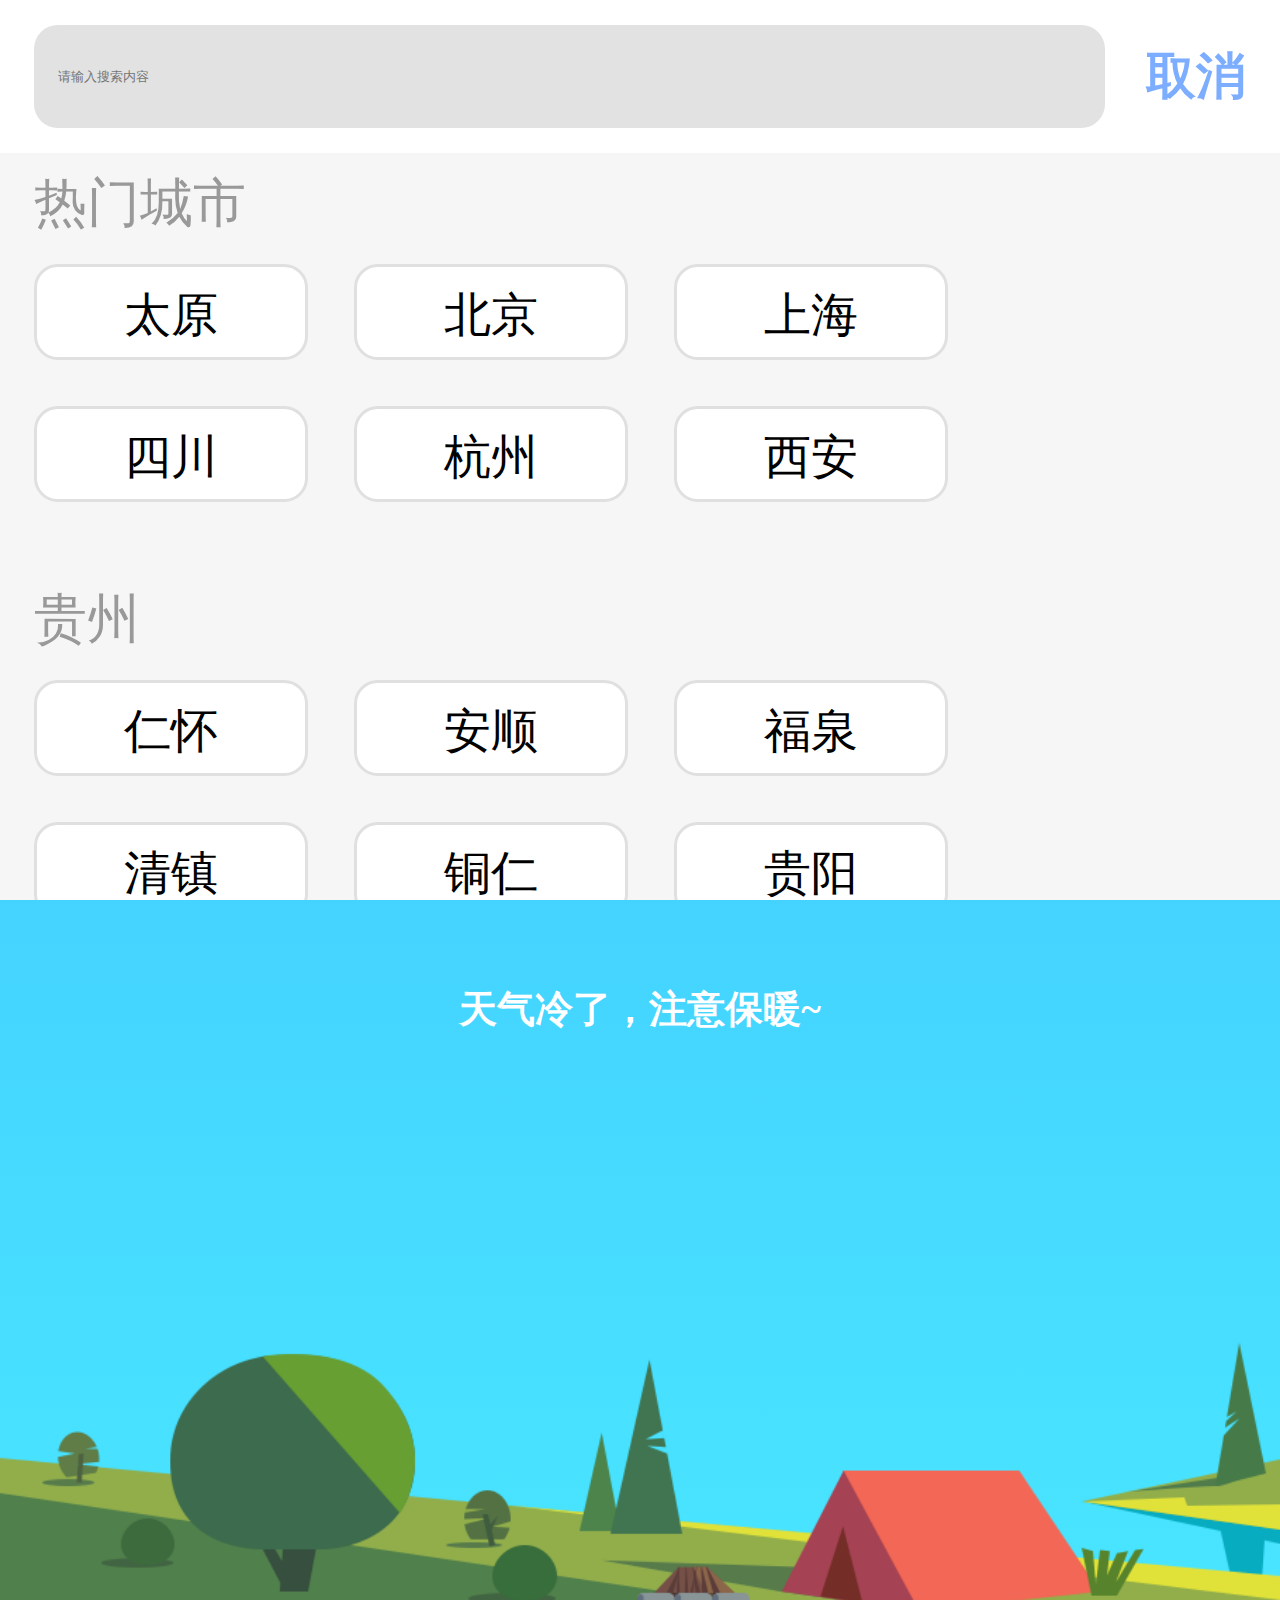
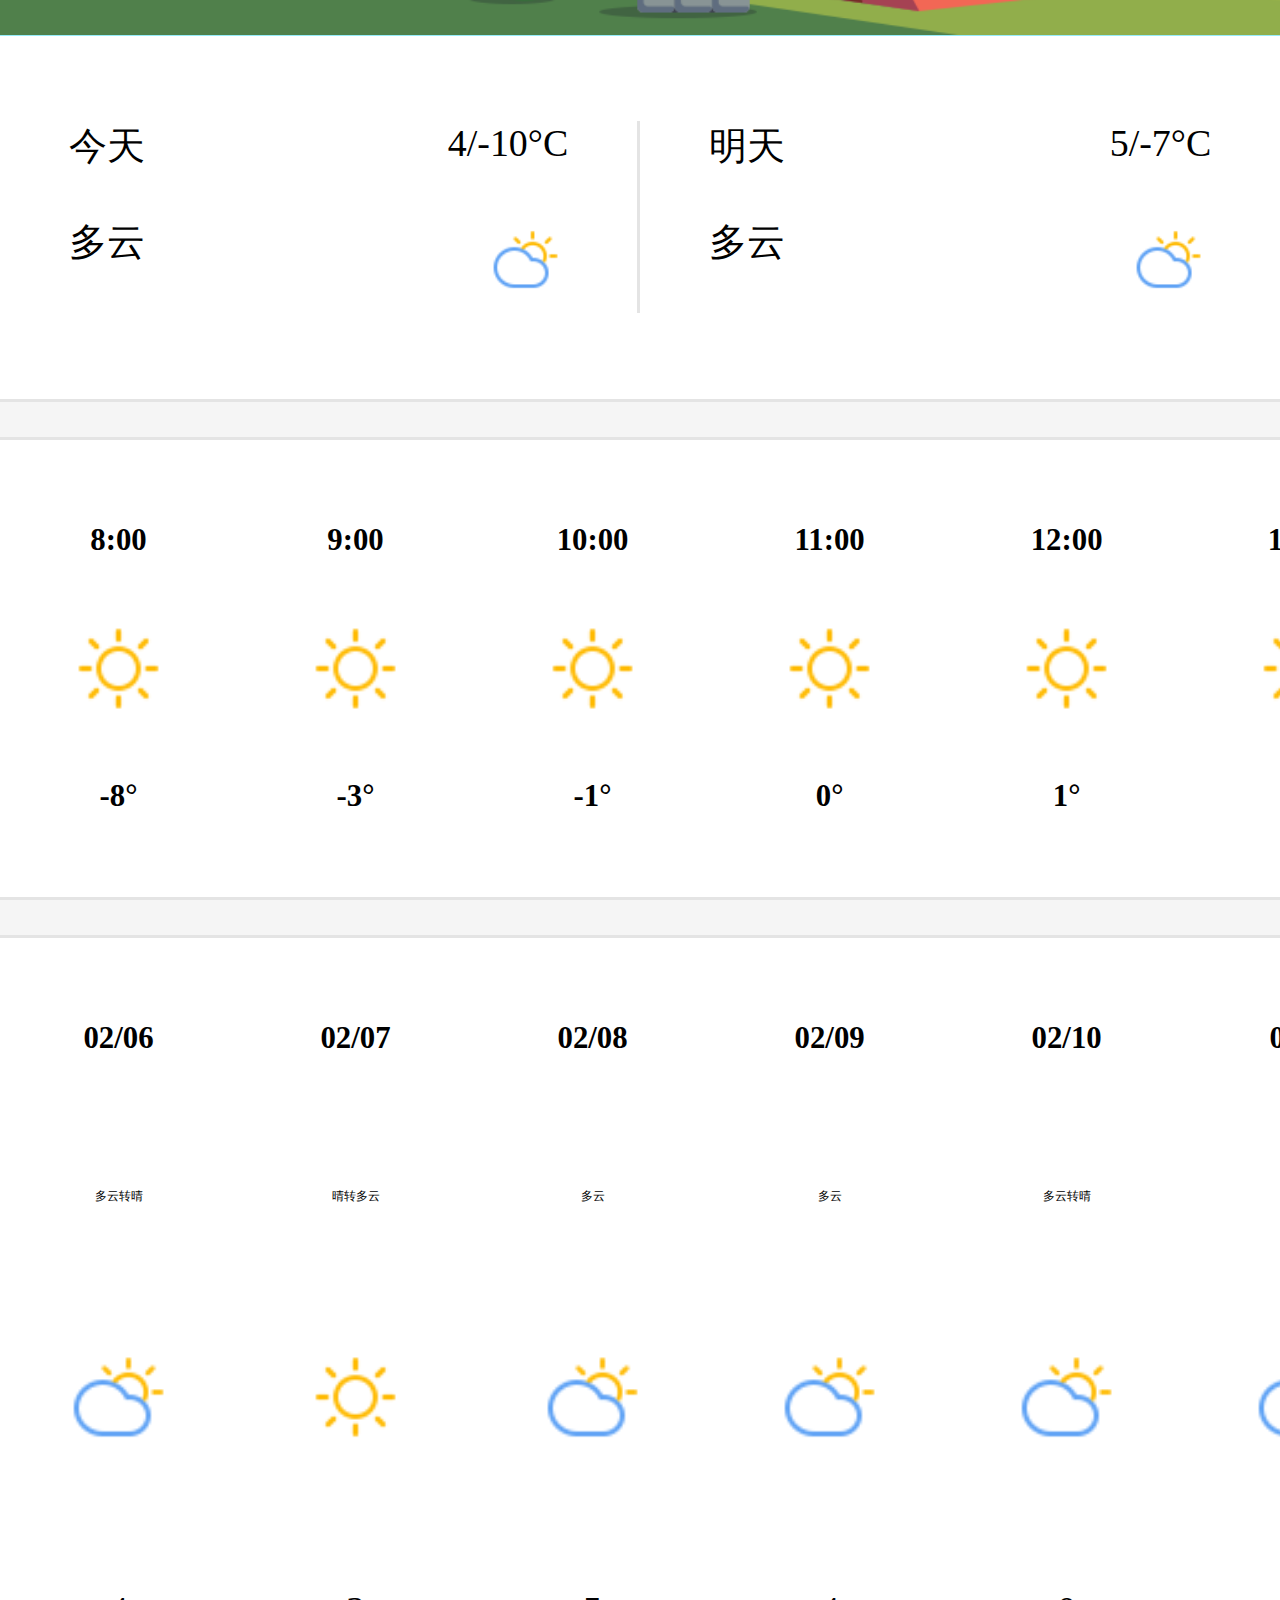
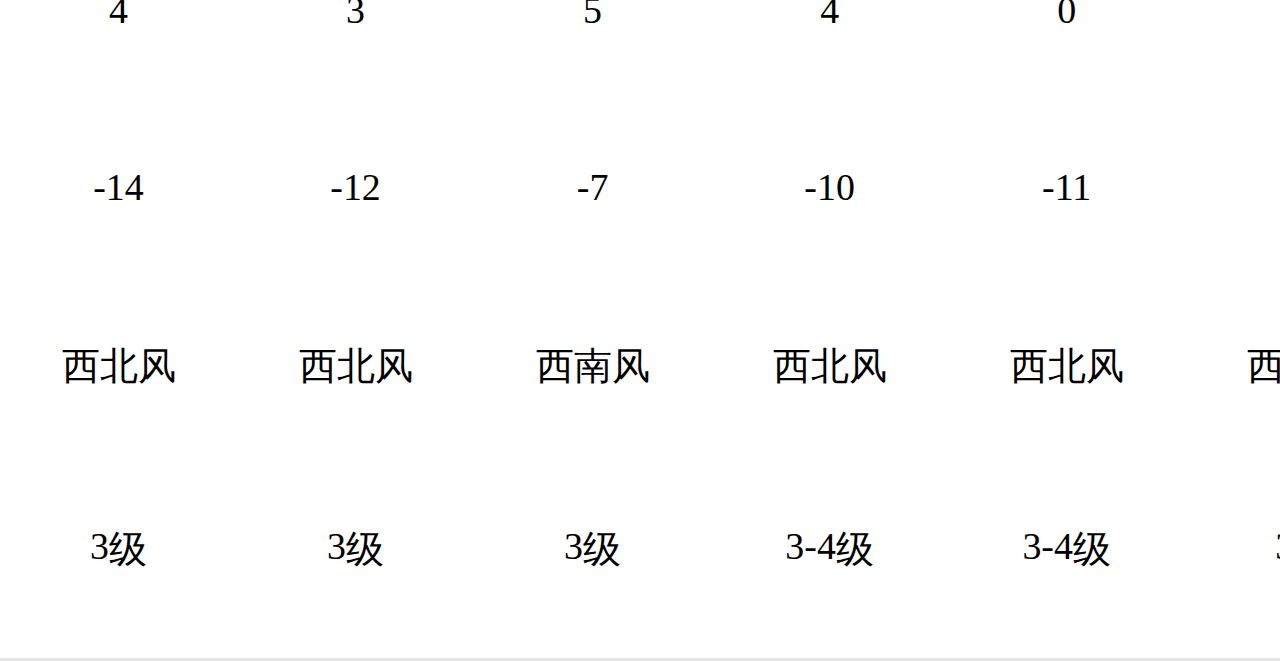
==== index.html @ 954e1ace "1" ====
<!DOCTYPE html>
<html lang="en">
<head>
	<meta charset="UTF-8">
	<title>天气APP</title>
	<meta name="viewport" content="width=device-width, user-scalable=no,initial-scale=1.0, maximum-scale=1.0, minimum-scale=1.0">
	<link rel="stylesheet" href="css/public.css">
	<link rel="stylesheet" href="css/index.css">
	<script src="js/rem.js"></script>
	<link rel="icon" href="img/logo.ico" type="image/x-icon">
</head>
<body>
	<!-- 当前信息 -->
	<section id="now">
		<!-- 当前城市 -->
		<h1 class="now_city">
			<span class="address_icon">&#xe63c;</span>
			<span class="now_city_name">太原</span>
		</h1>

		<!-- 当前空气质量 -->
		<div class="now_air">
			<h1>空气</h1>
			<h2>良</h2>
		</div>

		<!-- 当前温度 -->
		<h2 class="now_temp">
			<span>-3</span>°
		</h2>

		<!-- 当前天气 -->
		<h2 class="now_weather">
			<span>晴</span>
		</h2>

		<!-- 当前风向以及风级 -->
		<div class="now_wind_box">
			<span class="now_wind">北风</span>
			<span class="now_wind_level">3</span>级
		</div>

		<!-- 温馨提示 -->
		<h2 class="reminder">
			<p>天气冷了，注意保暖~</p>
		</h2>
	</section>

	<!-- 未来两天的信息 -->
	<section id="future">
		<div class="future_box today">
			<div class="future_top">
				<span class="future_date">今天</span>
				<p><span class="today_hightemp">4</span>/<span class="today_lowtemp">-10</span>°C</p>
			</div>
			<div class="future_top">
				<span class="today_weather">多云</span>
				<div class="today_img">
					<img src="img/1.png" alt="">
				</div>
			</div>
		</div>
		<div class="future_box tomorrow">
			<div class="future_top">
				<span class="future_date">明天</span>
				<p><span class="tomorrow_hightemp">5</span>/<span class="tomorrow_lowtemp">-7</span>°C</p>
			</div>
			<div class="future_top">
				<span class="tomorrow_weather">多云</span>
				<div class="tomorrow_img">
					<img src="img/1.png" alt="">
				</div>
			</div>
		</div>
	</section>

	<!-- 未来24小时的信息 -->
	<ul id="hours">
		<li>
			<h1 class="hours_time">8:00</h1>
			<div class="hours_img">
				<img src="img/0.png" alt="">
			</div>
			<h2 class="hours_temp"><span>-8</span>°</h2>
		</li>

		<li>
			<h1 class="hours_time">9:00</h1>
			<div class="hours_img">
				<img src="img/0.png" alt="">
			</div>
			<h2 class="hours_temp"><span>-3</span>°</h2>
		</li>

		<li>
			<h1 class="hours_time">10:00</h1>
			<div class="hours_img">
				<img src="img/0.png" alt="">
			</div>
			<h2 class="hours_temp"><span>-1</span>°</h2>
		</li>

		<li>
			<h1 class="hours_time">11:00</h1>
			<div class="hours_img">
				<img src="img/0.png" alt="">
			</div>
			<h2 class="hours_temp"><span>0</span>°</h2>
		</li>

		<li>
			<h1 class="hours_time">12:00</h1>
			<div class="hours_img">
				<img src="img/0.png" alt="">
			</div>
			<h2 class="hours_temp"><span>1</span>°</h2>
		</li>

		<li>
			<h1 class="hours_time">13:00</h1>
			<div class="hours_img">
				<img src="img/0.png" alt="">
			</div>
			<h2 class="hours_temp"><span>2</span>°</h2>
		</li>

		<li>
			<h1 class="hours_time">14:00</h1>
			<div class="hours_img">
				<img src="img/0.png" alt="">
			</div>
			<h2 class="hours_temp"><span>3</span>°</h2>
		</li>

		<li>
			<h1 class="hours_time">15:00</h1>
			<div class="hours_img">
				<img src="img/0.png" alt="">
			</div>
			<h2 class="hours_temp"><span>4</span>°</h2>
		</li>
	</ul>

	<!-- 未来几天天气 -->
	<ul id="n_days">
		<li>
			<h1 class="n_days_time"><span>02</span>/<span>06</span></h1>
			<span>多云转晴</span>
			<div class="n_days_img">
				<img src="img/1.png" alt="">
			</div>
			<div class="n_days_tp">
				<span>4</span>					
			</div>	
			<div class="n_days_tp1">
				<span>-14</span>					
			</div>
			<div class="n_days_wind">
				<span >西北风</span>
			</div>
			<div class="n_days_wind_level">
				<span >3</span>级
			</div>			
		</li>

		<li>
			<h1 class="n_days_time"><span>02</span>/<span>07</span></h1>
			<span>晴转多云</span>
			<div class="n_days_img">
				<img src="img/0.png" alt="">
			</div>
			<div class="n_days_tp">
				<span>3</span>					
			</div>	
			<div class="n_days_tp1">
				<span>-12</span>					
			</div>
			<div class="n_days_wind">
				<span >西北风</span>
			</div>
			<div class="n_days_wind_level">
				<span >3</span>级
			</div>			
		</li>

		<li>
			<h1 class="n_days_time"><span>02</span>/<span>08</span></h1>
			<span>多云</span>
			<div class="n_days_img">
				<img src="img/1.png" alt="">
			</div>
			<div class="n_days_tp">
				<span>5</span>					
			</div>	
			<div class="n_days_tp1">
				<span>-7</span>					
			</div>
			<div class="n_days_wind">
				<span >西南风</span>
			</div>
			<div class="n_days_wind_level">
				<span >3</span>级
			</div>			
		</li>

		<li>
			<h1 class="n_days_time"><span>02</span>/<span>09</span></h1>
			<span>多云</span>
			<div class="n_days_img">
				<img src="img/1.png" alt="">
			</div>
			<div class="n_days_tp">
				<span>4</span>					
			</div>	
			<div class="n_days_tp1">
				<span>-10</span>					
			</div>
			<div class="n_days_wind">
				<span >西北风</span>
			</div>
			<div class="n_days_wind_level">
				<span >3-4</span>级
			</div>			
		</li>

		<li>
			<h1 class="n_days_time"><span>02</span>/<span>10</span></h1>
			<span>多云转晴</span>
			<div class="n_days_img">
				<img src="img/1.png" alt="">
			</div>
			<div class="n_days_tp">
				<span>0</span>					
			</div>	
			<div class="n_days_tp1">
				<span>-11</span>					
			</div>
			<div class="n_days_wind">
				<span >西北风</span>
			</div>
			<div class="n_days_wind_level">
				<span >3-4</span>级
			</div>			
		</li>

		<li>
			<h1 class="n_days_time"><span>02</span>/<span>11</span></h1>
			<span>多云转晴</span>
			<div class="n_days_img">
				<img src="img/1.png" alt="">
			</div>
			<div class="n_days_tp">
				<span>1</span>					
			</div>	
			<div class="n_days_tp1">
				<span>-9</span>					
			</div>
			<div class="n_days_wind">
				<span >西北风</span>
			</div>
			<div class="n_days_wind_level">
				<span >3</span>级
			</div>			
		</li>

		<li>
			<h1 class="n_days_time"><span>02</span>/<span>12</span></h1>
			<span>多云转晴</span>
			<div class="n_days_img">
				<img src="img/1.png" alt="">
			</div>
			<div class="n_days_tp">
				<span>2</span>					
			</div>	
			<div class="n_days_tp1">
				<span>-8</span>					
			</div>
			<div class="n_days_wind">
				<span >西北风</span>
			</div>
			<div class="n_days_wind_level">
				<span >3</span>级
			</div>			
		</li>
	</ul>

	<!-- 地址开始 -->
	<main id="cities">
		<header>
			<input type="text" class="search" placeholder="请输入搜索内容">
			<h2 class="btn">取消</h2>
		</header>

		<ul class="cities_rm">
			<li class="rmcs">热门城市</li>
			<li class="rmcs_box">
				<div class="rmcs_box1">太原</div>
				<div class="rmcs_box1 rmcs_box2">北京</div>
				<div class="rmcs_box1 rmcs_box2">上海</div>
				<div class="rmcs_box1 rmcs_box3">四川</div>
				<div class="rmcs_box1 rmcs_box2 rmcs_box3">杭州</div>
				<div class="rmcs_box1 rmcs_box2 rmcs_box3">西安</div>
			</li>
		</ul>

		<ul class="cities_rm cities_rm1">
			<li class="rmcs">贵州</li>
			<li class="rmcs_box">
				<div class="rmcs_box1">仁怀</div>
				<div class="rmcs_box1 rmcs_box2">安顺</div>
				<div class="rmcs_box1 rmcs_box2">福泉</div>

				<div class="rmcs_box1 rmcs_box3">清镇</div>
				<div class="rmcs_box1 rmcs_box2 rmcs_box3">铜仁</div>
				<div class="rmcs_box1 rmcs_box2 rmcs_box3">贵阳</div>

				<div class="rmcs_box1 rmcs_box3">凯里</div>
				<div class="rmcs_box1 rmcs_box2 rmcs_box3">遵义</div>
				<div class="rmcs_box1 rmcs_box2 rmcs_box3">都匀</div>

				<div class="rmcs_box1 rmcs_box3">兴义</div>
				<div class="rmcs_box1 rmcs_box2 rmcs_box3">赤水</div>
				<div class="rmcs_box1 rmcs_box2 rmcs_box3">六盘水</div>

				<div class="rmcs_box1 rmcs_box3">毕节</div>
			</li>
		</ul>

		<ul class="cities_rm cities_rm1">
			<li class="rmcs">河南</li>
			<li class="rmcs_box">
				<div class="rmcs_box1">灵宝</div>
				<div class="rmcs_box1 rmcs_box2">孟州</div>
				<div class="rmcs_box1 rmcs_box2">开封</div>

				<div class="rmcs_box1 rmcs_box3">卫辉</div>
				<div class="rmcs_box1 rmcs_box2 rmcs_box3">汝州</div>
				<div class="rmcs_box1 rmcs_box2 rmcs_box3">驻马店</div>

				<div class="rmcs_box1 rmcs_box3">林州</div>
				<div class="rmcs_box1 rmcs_box2 rmcs_box3">郑州</div>
				<div class="rmcs_box1 rmcs_box2 rmcs_box3">洛阳</div>

				<div class="rmcs_box1 rmcs_box3">邓州</div>
				<div class="rmcs_box1 rmcs_box2 rmcs_box3">许昌</div>
				<div class="rmcs_box1 rmcs_box2 rmcs_box3">焦作</div>
				
				<div class="rmcs_box1 rmcs_box3">巩义</div>
				<div class="rmcs_box1 rmcs_box2 rmcs_box3">登封</div>
				<div class="rmcs_box1 rmcs_box2 rmcs_box3">禹州</div>
			</li>
		</ul>

		<ul class="cities_rm cities_rm1">
			<li class="rmcs">河南</li>
			<li class="rmcs_box">
				<div class="rmcs_box1">灵宝</div>
				<div class="rmcs_box1 rmcs_box2">孟州</div>
				<div class="rmcs_box1 rmcs_box2">开封</div>

				<div class="rmcs_box1 rmcs_box3">卫辉</div>
				<div class="rmcs_box1 rmcs_box2 rmcs_box3">汝州</div>
				<div class="rmcs_box1 rmcs_box2 rmcs_box3">驻马店</div>

				<div class="rmcs_box1 rmcs_box3">林州</div>
				<div class="rmcs_box1 rmcs_box2 rmcs_box3">郑州</div>
				<div class="rmcs_box1 rmcs_box2 rmcs_box3">洛阳</div>

				<div class="rmcs_box1 rmcs_box3">邓州</div>
				<div class="rmcs_box1 rmcs_box2 rmcs_box3">许昌</div>
				<div class="rmcs_box1 rmcs_box2 rmcs_box3">焦作</div>
				
				<div class="rmcs_box1 rmcs_box3">巩义</div>
				<div class="rmcs_box1 rmcs_box2 rmcs_box3">登封</div>
				<div class="rmcs_box1 rmcs_box2 rmcs_box3">禹州</div>
			</li>
		</ul>
	</main>
	<!-- 地址结束 -->
</body>
</html>
---- css/public.css ----
*{	
	margin: 0;/* BODY里的margin值8px清除 */
	padding: 0;
	text-decoration: none;
	font-style: normal;
	list-style: none;
	-webkit-tap-highlight-color: rgba(0, 0, 0, 0);
	box-sizing: border-box;
}
img{
	width: 100%;
	height: 100%;
	border: 0;
	display: block;
}
---- css/index.css ----
@font-face {
  font-family: 'iconfont';  /* project id 566407 */
  src: url('https://at.alicdn.com/t/font_566407_iid4ccmhpxzp8pvi.eot');
  src: url('https://at.alicdn.com/t/font_566407_iid4ccmhpxzp8pvi.eot?#iefix') format('embedded-opentype'),
  url('https://at.alicdn.com/t/font_566407_iid4ccmhpxzp8pvi.woff') format('woff'),
  url('https://at.alicdn.com/t/font_566407_iid4ccmhpxzp8pvi.ttf') format('truetype'),
  url('https://at.alicdn.com/t/font_566407_iid4ccmhpxzp8pvi.svg#iconfont') format('svg');
}
body{
	font-size: 12px;
	background-color: #F5F5F5;
}
#now{
	width: 100%;
	height: 13.8rem;
	background: url('../img/screen.png'),linear-gradient(#3EBCFF, #49E6FF);
	background-repeat: no-repeat;
	background-size: 100%;
	background-position: bottom center;
}
.now_city{
	font-size: 0.36rem;
	color: #fff;
	text-align: center;
	line-height: 1.57rem;
}
.address_icon{
	font-family: 'iconfont';
	font-size: 0.36rem;
	color: #fff;
	line-height: 1.57rem;
}
.now_air{
	width: 2.1rem;
	height: 1.26rem;
	background-color: #F1AB62;
	margin-left: 0.26rem;
	margin-top: 0.05rem;
	border-radius: 0.25rem;
	padding-top: 0.31rem;
}
.now_air h1, .now_air h2{
	font-size: .36rem;
	color: #fff;
	text-align: center;
}
.now_temp{
	font-size: 0.96rem;
	color: #fff;
	text-align: center;
	margin-top: 0.77rem;
	line-height: 0.96rem;
}
.now_weather{
	font-size: 0.51rem;
	line-height: 0.51rem;
	color: #fff;
	text-align: center;
	margin-top: 0.9rem;
}
.now_wind_box{
	font-size: 0.32rem;
	line-height: 0.32rem;
	color: #fff;
	text-align: center;
	margin-top: 0.54rem;
}
.reminder{
	font-size: 0.32rem;
	line-height: 0.32rem;
	color: #fff;
	margin-top: 1.48rem;
	text-align: center;
}
#future{
	width: 100%;
	height: 3.09rem;
	background-color: #fff;
	border-bottom: .03rem solid #e4e4e4;
	padding: .72rem 0;
}
.future_box{
	width: 50%;
	height: 100%;
	float: left;
	padding: 0 0.58rem;
	font-size: 0.32rem;
}
.today{
	border-right: .03rem solid #e4e4e4;
}
.future_top{
	width: 100%;
	height: 50%;
}
.future_top p{
	float: right;
}
.future_date{
	float: left;
}
.future_top{
	float: right;
}
.today_img,.tomorrow_img{
	width: 0.72rem;
	height: 0.72rem;
	float: right;
}
#hours{
	width: 100%;
	height: 3.9rem;
	background-color: #fff;
	border-top: .03rem solid #e4e4e4;
	border-bottom: .03rem solid #e4e4e4;
	margin-top: 0.3rem;
	display: flex;
	overflow-x: scroll; 	
}
#hours li{
	width: 2rem;
	height: 100%;
	padding: 0.7rem 0;
	display: flex;
	flex-wrap: wrap;
	justify-content: center;
	align-content: space-between;
	flex-shrink: 0;
}
.hours_img{
	width: 1rem;
	height: 1rem;
	padding: 0 0.4rem;
	box-sizing: content-box;
}
.hours_time,.hours_temp,.n_days_time{
	font-size: 0.26rem;
}
#n_days{
	width: 100%;
	height: 11.19rem;
	background-color: #fff;
	border-top: .03rem solid #e4e4e4;
	border-bottom: .03rem solid #e4e4e4;
	margin-top: 0.3rem;
	display: flex;
	overflow-x: scroll; 
}
#n_days li{
	width: 2rem;
	height: 100%;
	padding: 0.7rem 0;
	display: flex;
	flex-wrap: wrap;
	justify-content: center;
	align-content: space-between;
	flex-shrink: 0;
}
.n_days_time{
	padding: 0 0.64rem;
}
.n_days_img{
	width: 1rem;
	height: 1rem;
	padding: 0 0.4rem;
	box-sizing: content-box;
}
.n_days_tp,.n_days_tp1,.n_days_wind,.n_days_wind_level{
	width: 2rem;
	display: flex;
	text-align: center;
	justify-content: center;
	font-size: 0.32rem;
}
#hours::-webkit-scrollbar,#n_days::-webkit-scrollbar{
	display: none;    /* 滚动条隐藏 */
	/* display: block; */     /* 滚动条显示 */
}
#cities{
	width: 100vw;
	height: 100%;
	background-color: #f6f6f6;
	position: absolute;
	left: 0;
	top: 0;
	bottom: 0;
	margin: auto;
	z-index: 999;
	position: fixed;
	overflow-y: scroll; 

	/* position: absolute;
	left: 0;
	right: 0;
	top: 0;
	bottom: 0;
	background-color: plum; */      /* 定一屏大小 */
}
header{
	width: 100%;
	height: 1.29rem;
	background-color: white;
	padding: 0 0.29rem;
	display: flex;
	flex-wrap: wrap;
	justify-content: space-between;
	align-items: center;
}
.search{
	width: 9.03rem;
	height: 0.87rem;
	background-color: #e2e2e2;
	border: 0;
	border-radius: 0.2rem;
	padding-left: 0.2rem;
	outline: none;    /* 设置外边框 */
}
.btn{
	font-size: 0.42rem;
	color: #7DADFF;
}
.cities_rm{
	width: 100%;
	padding-left: 0.29rem;
}
.rmcs{
	font-size: 0.45rem;
	color: #999999;
	padding-top: 0.13rem;
}
.rmcs_box{
	width: 77.7%;
	margin-top: 0.2rem;
	display: flex;
	flex-wrap: wrap;
}
.rmcs_box1{
	width: 2.31rem;
	height: 0.81rem;
	background-color: #fff;
	border-radius: 0.2rem;
	border: 0.03rem solid #E0E0E0;
	font-size: 0.4rem;
	text-align: center;
	line-height: 0.81rem;
	flex-shrink: 0;
}
.rmcs_box2{
	margin-left: 0.39rem;
}
.rmcs_box3{
	margin-top: 0.39rem;
}
.cities_rm1{
	margin-top: 0.56rem;
}
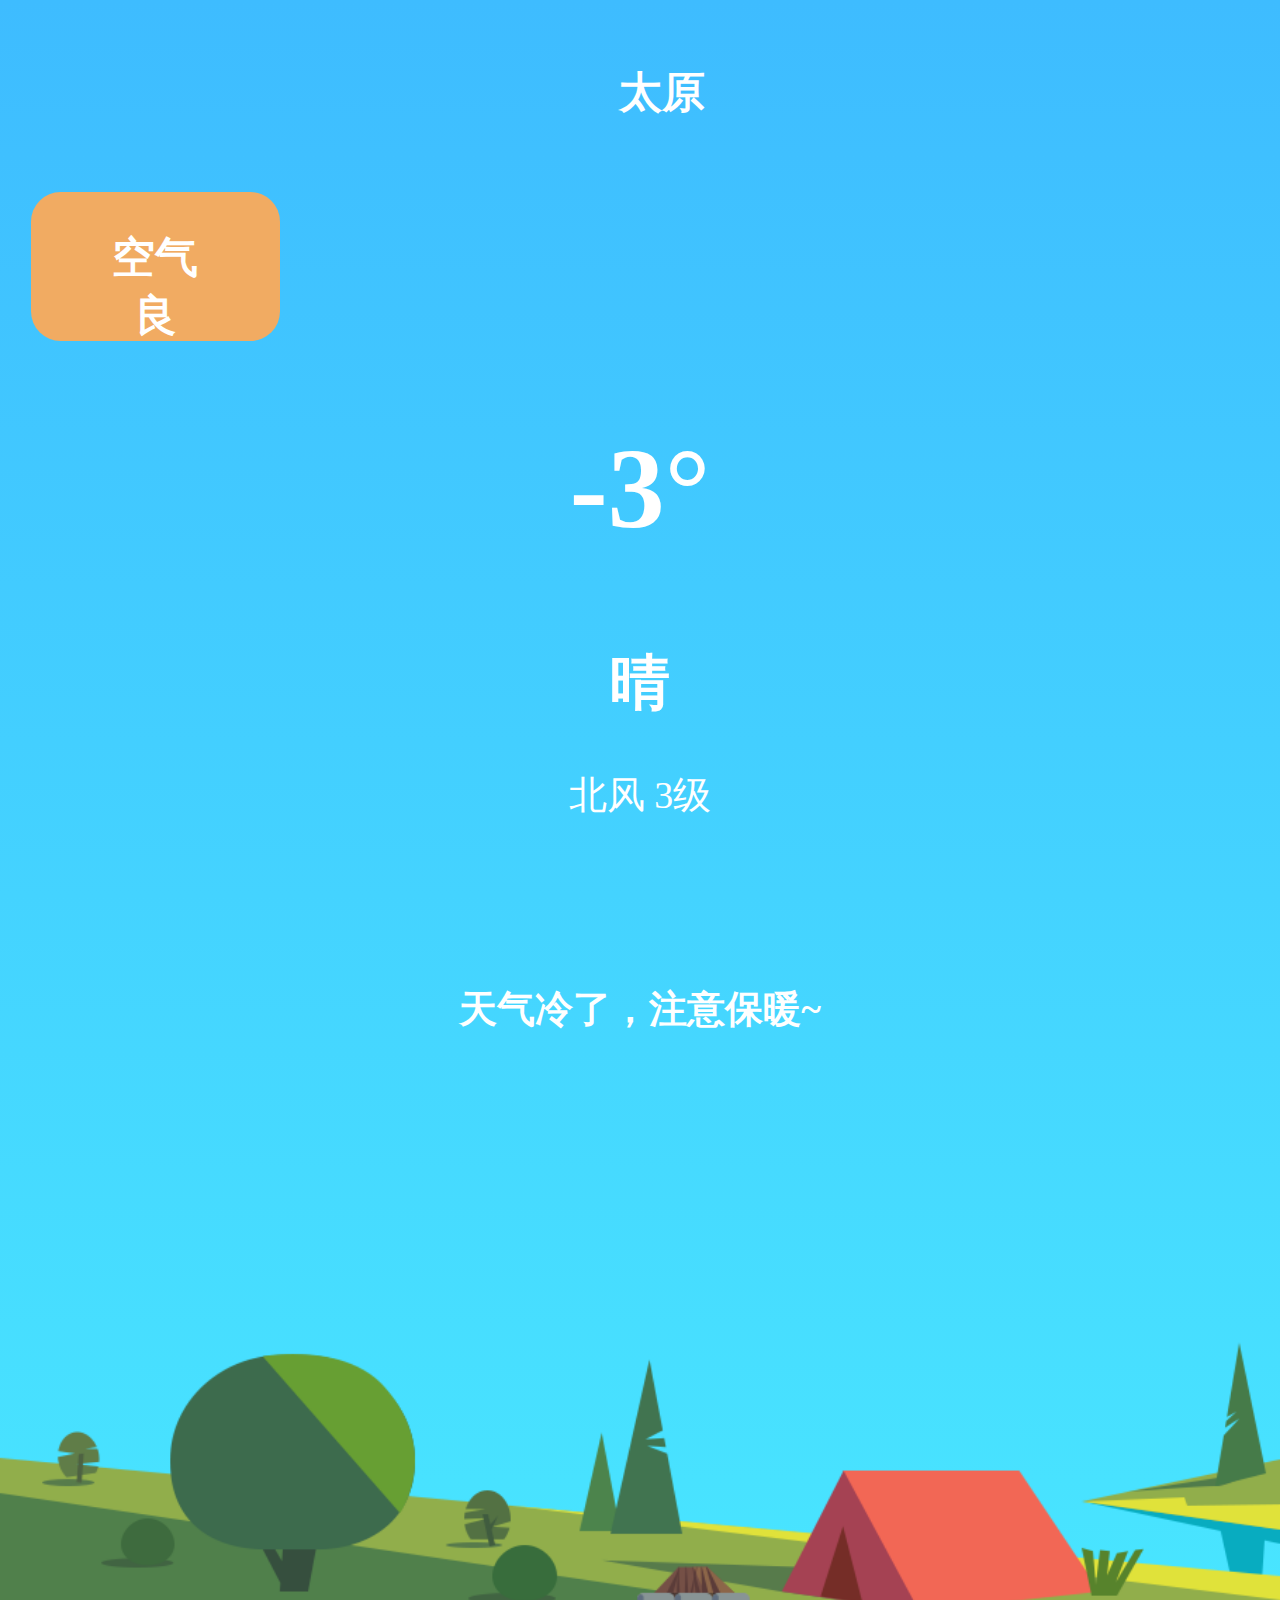
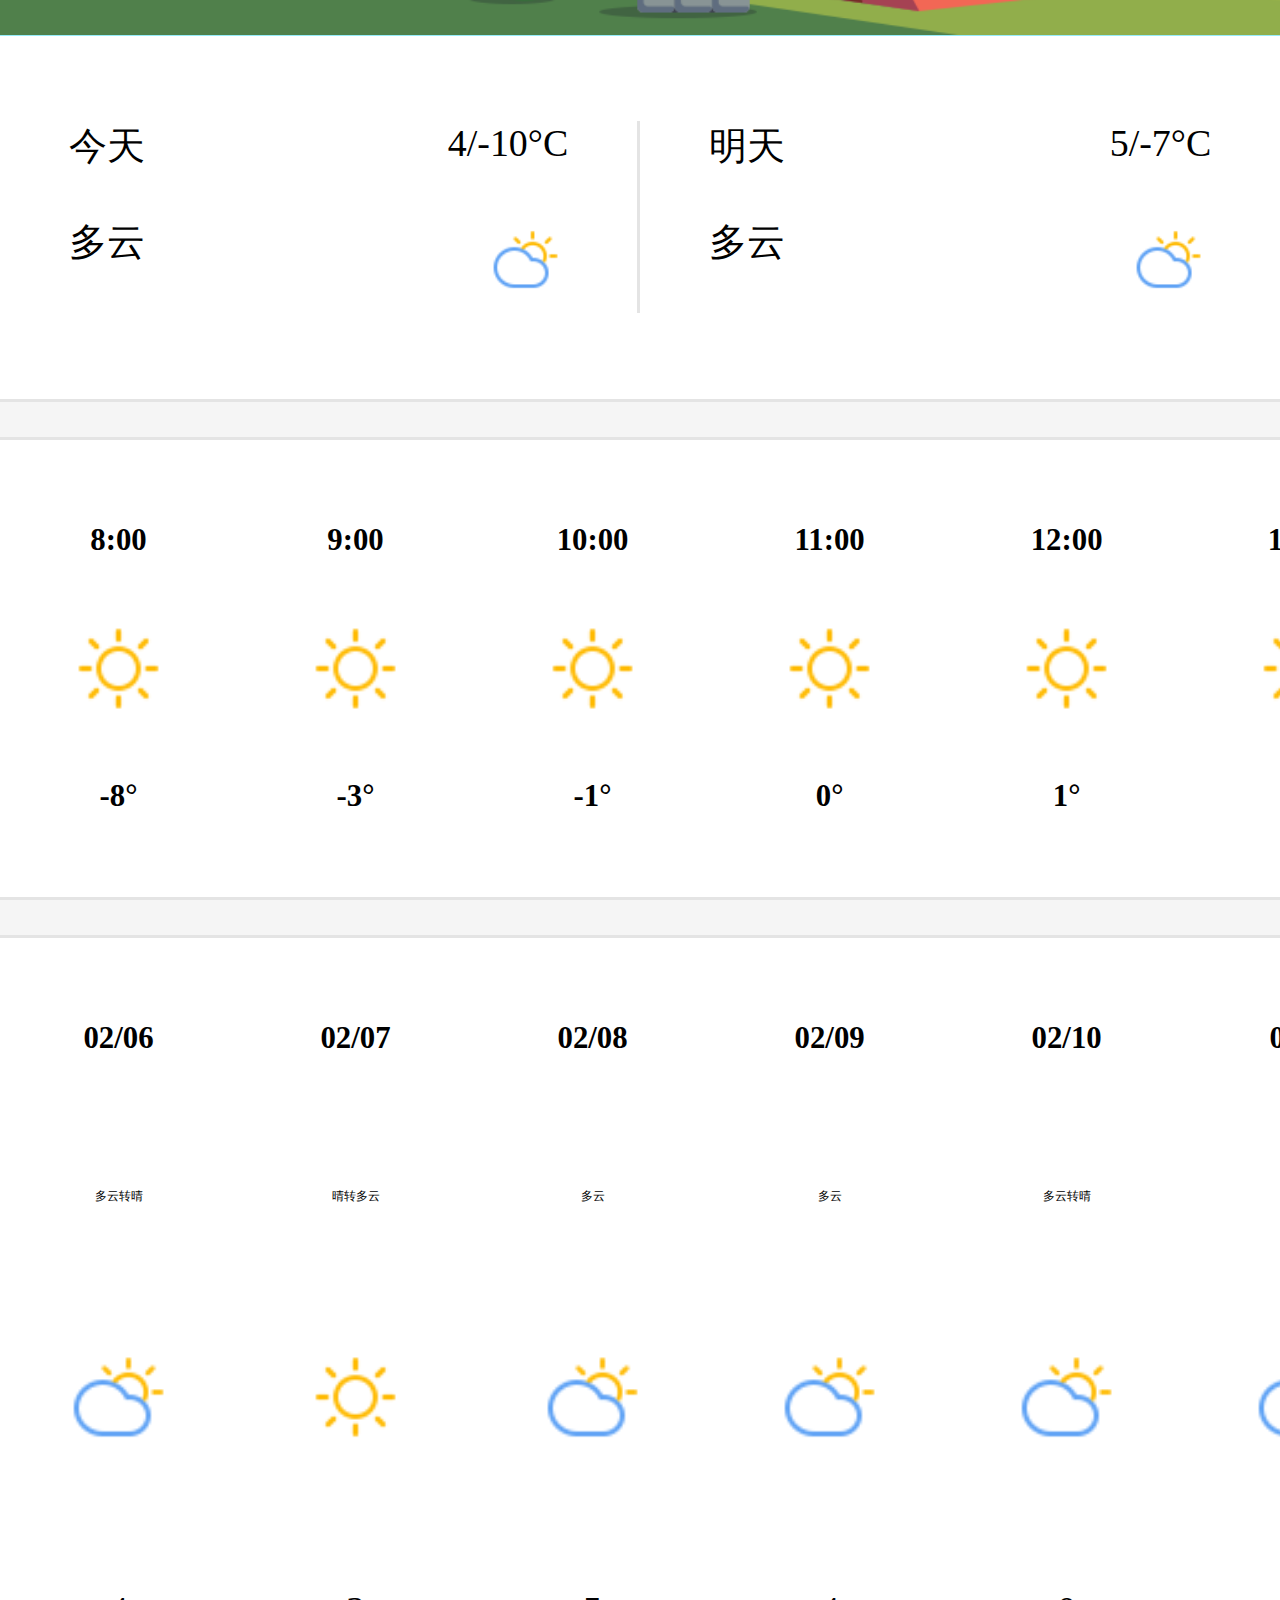
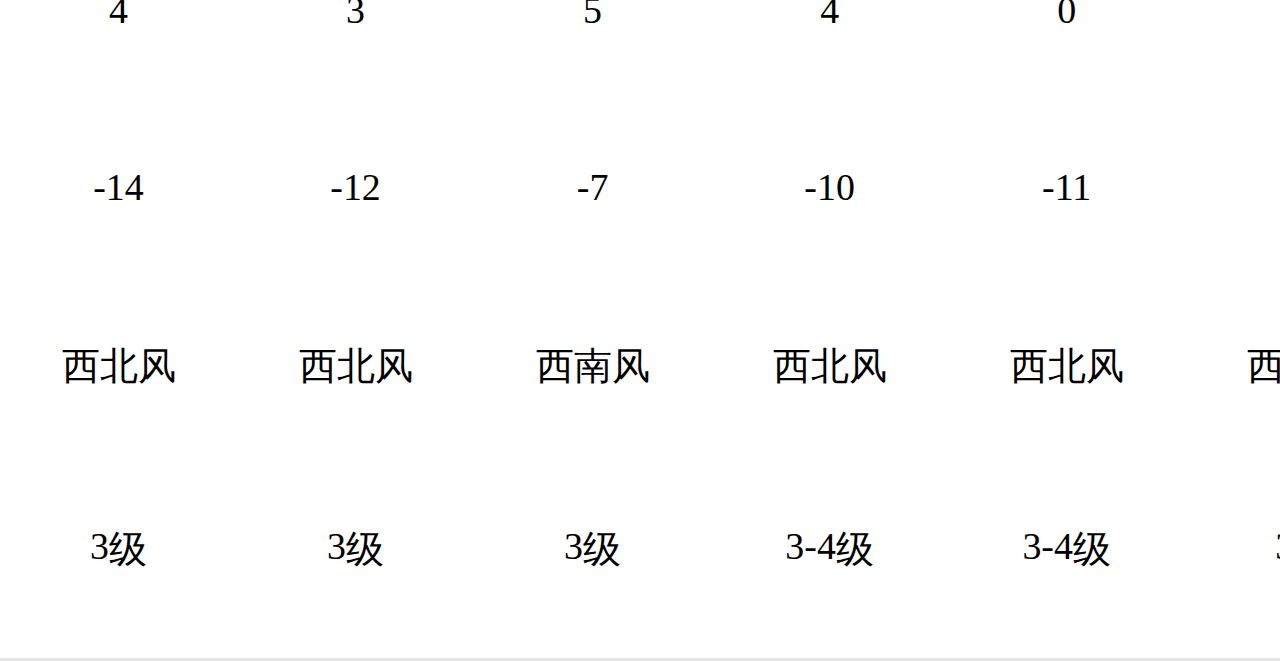
==== commit d367ae03: "1" ====
--- a/index.html
+++ b/index.html
@@ -14,8 +14,10 @@
 	<section id="now">
 		<!-- 当前城市 -->
 		<h1 class="now_city">
-			<span class="address_icon">&#xe63c;</span>
-			<span class="now_city_name">太原</span>
+			<a href="didian.html" class="didian">
+				<span class="address_icon">&#xe63c;</span>
+				<span class="now_city_name">太原</span>
+			</a>
 		</h1>
 
 		<!-- 当前空气质量 -->
@@ -141,7 +143,7 @@
 		</li>
 	</ul>
 
-	<!-- 未来几天天气 -->
+	<!-- 未来几天天气开始 -->
 	<ul id="n_days">
 		<li>
 			<h1 class="n_days_time"><span>02</span>/<span>06</span></h1>
@@ -283,99 +285,6 @@
 			</div>			
 		</li>
 	</ul>
-
-	<!-- 地址开始 -->
-	<main id="cities">
-		<header>
-			<input type="text" class="search" placeholder="请输入搜索内容">
-			<h2 class="btn">取消</h2>
-		</header>
-
-		<ul class="cities_rm">
-			<li class="rmcs">热门城市</li>
-			<li class="rmcs_box">
-				<div class="rmcs_box1">太原</div>
-				<div class="rmcs_box1 rmcs_box2">北京</div>
-				<div class="rmcs_box1 rmcs_box2">上海</div>
-				<div class="rmcs_box1 rmcs_box3">四川</div>
-				<div class="rmcs_box1 rmcs_box2 rmcs_box3">杭州</div>
-				<div class="rmcs_box1 rmcs_box2 rmcs_box3">西安</div>
-			</li>
-		</ul>
-
-		<ul class="cities_rm cities_rm1">
-			<li class="rmcs">贵州</li>
-			<li class="rmcs_box">
-				<div class="rmcs_box1">仁怀</div>
-				<div class="rmcs_box1 rmcs_box2">安顺</div>
-				<div class="rmcs_box1 rmcs_box2">福泉</div>
-
-				<div class="rmcs_box1 rmcs_box3">清镇</div>
-				<div class="rmcs_box1 rmcs_box2 rmcs_box3">铜仁</div>
-				<div class="rmcs_box1 rmcs_box2 rmcs_box3">贵阳</div>
-
-				<div class="rmcs_box1 rmcs_box3">凯里</div>
-				<div class="rmcs_box1 rmcs_box2 rmcs_box3">遵义</div>
-				<div class="rmcs_box1 rmcs_box2 rmcs_box3">都匀</div>
-
-				<div class="rmcs_box1 rmcs_box3">兴义</div>
-				<div class="rmcs_box1 rmcs_box2 rmcs_box3">赤水</div>
-				<div class="rmcs_box1 rmcs_box2 rmcs_box3">六盘水</div>
-
-				<div class="rmcs_box1 rmcs_box3">毕节</div>
-			</li>
-		</ul>
-
-		<ul class="cities_rm cities_rm1">
-			<li class="rmcs">河南</li>
-			<li class="rmcs_box">
-				<div class="rmcs_box1">灵宝</div>
-				<div class="rmcs_box1 rmcs_box2">孟州</div>
-				<div class="rmcs_box1 rmcs_box2">开封</div>
-
-				<div class="rmcs_box1 rmcs_box3">卫辉</div>
-				<div class="rmcs_box1 rmcs_box2 rmcs_box3">汝州</div>
-				<div class="rmcs_box1 rmcs_box2 rmcs_box3">驻马店</div>
-
-				<div class="rmcs_box1 rmcs_box3">林州</div>
-				<div class="rmcs_box1 rmcs_box2 rmcs_box3">郑州</div>
-				<div class="rmcs_box1 rmcs_box2 rmcs_box3">洛阳</div>
-
-				<div class="rmcs_box1 rmcs_box3">邓州</div>
-				<div class="rmcs_box1 rmcs_box2 rmcs_box3">许昌</div>
-				<div class="rmcs_box1 rmcs_box2 rmcs_box3">焦作</div>
-				
-				<div class="rmcs_box1 rmcs_box3">巩义</div>
-				<div class="rmcs_box1 rmcs_box2 rmcs_box3">登封</div>
-				<div class="rmcs_box1 rmcs_box2 rmcs_box3">禹州</div>
-			</li>
-		</ul>
-
-		<ul class="cities_rm cities_rm1">
-			<li class="rmcs">河南</li>
-			<li class="rmcs_box">
-				<div class="rmcs_box1">灵宝</div>
-				<div class="rmcs_box1 rmcs_box2">孟州</div>
-				<div class="rmcs_box1 rmcs_box2">开封</div>
-
-				<div class="rmcs_box1 rmcs_box3">卫辉</div>
-				<div class="rmcs_box1 rmcs_box2 rmcs_box3">汝州</div>
-				<div class="rmcs_box1 rmcs_box2 rmcs_box3">驻马店</div>
-
-				<div class="rmcs_box1 rmcs_box3">林州</div>
-				<div class="rmcs_box1 rmcs_box2 rmcs_box3">郑州</div>
-				<div class="rmcs_box1 rmcs_box2 rmcs_box3">洛阳</div>
-
-				<div class="rmcs_box1 rmcs_box3">邓州</div>
-				<div class="rmcs_box1 rmcs_box2 rmcs_box3">许昌</div>
-				<div class="rmcs_box1 rmcs_box2 rmcs_box3">焦作</div>
-				
-				<div class="rmcs_box1 rmcs_box3">巩义</div>
-				<div class="rmcs_box1 rmcs_box2 rmcs_box3">登封</div>
-				<div class="rmcs_box1 rmcs_box2 rmcs_box3">禹州</div>
-			</li>
-		</ul>
-	</main>
-	<!-- 地址结束 -->
+	<!-- 未来几天天气结束 -->
 </body>
 </html>--- a/css/index.css
+++ b/css/index.css
@@ -23,6 +23,9 @@
 	color: #fff;
 	text-align: center;
 	line-height: 1.57rem;
+}
+.didian{
+	color: #fff;
 }
 .address_icon{
 	font-family: 'iconfont';
@@ -176,81 +179,3 @@
 	display: none;    /* 滚动条隐藏 */
 	/* display: block; */     /* 滚动条显示 */
 }
-#cities{
-	width: 100vw;
-	height: 100%;
-	background-color: #f6f6f6;
-	position: absolute;
-	left: 0;
-	top: 0;
-	bottom: 0;
-	margin: auto;
-	z-index: 999;
-	position: fixed;
-	overflow-y: scroll; 
-
-	/* position: absolute;
-	left: 0;
-	right: 0;
-	top: 0;
-	bottom: 0;
-	background-color: plum; */      /* 定一屏大小 */
-}
-header{
-	width: 100%;
-	height: 1.29rem;
-	background-color: white;
-	padding: 0 0.29rem;
-	display: flex;
-	flex-wrap: wrap;
-	justify-content: space-between;
-	align-items: center;
-}
-.search{
-	width: 9.03rem;
-	height: 0.87rem;
-	background-color: #e2e2e2;
-	border: 0;
-	border-radius: 0.2rem;
-	padding-left: 0.2rem;
-	outline: none;    /* 设置外边框 */
-}
-.btn{
-	font-size: 0.42rem;
-	color: #7DADFF;
-}
-.cities_rm{
-	width: 100%;
-	padding-left: 0.29rem;
-}
-.rmcs{
-	font-size: 0.45rem;
-	color: #999999;
-	padding-top: 0.13rem;
-}
-.rmcs_box{
-	width: 77.7%;
-	margin-top: 0.2rem;
-	display: flex;
-	flex-wrap: wrap;
-}
-.rmcs_box1{
-	width: 2.31rem;
-	height: 0.81rem;
-	background-color: #fff;
-	border-radius: 0.2rem;
-	border: 0.03rem solid #E0E0E0;
-	font-size: 0.4rem;
-	text-align: center;
-	line-height: 0.81rem;
-	flex-shrink: 0;
-}
-.rmcs_box2{
-	margin-left: 0.39rem;
-}
-.rmcs_box3{
-	margin-top: 0.39rem;
-}
-.cities_rm1{
-	margin-top: 0.56rem;
-}
